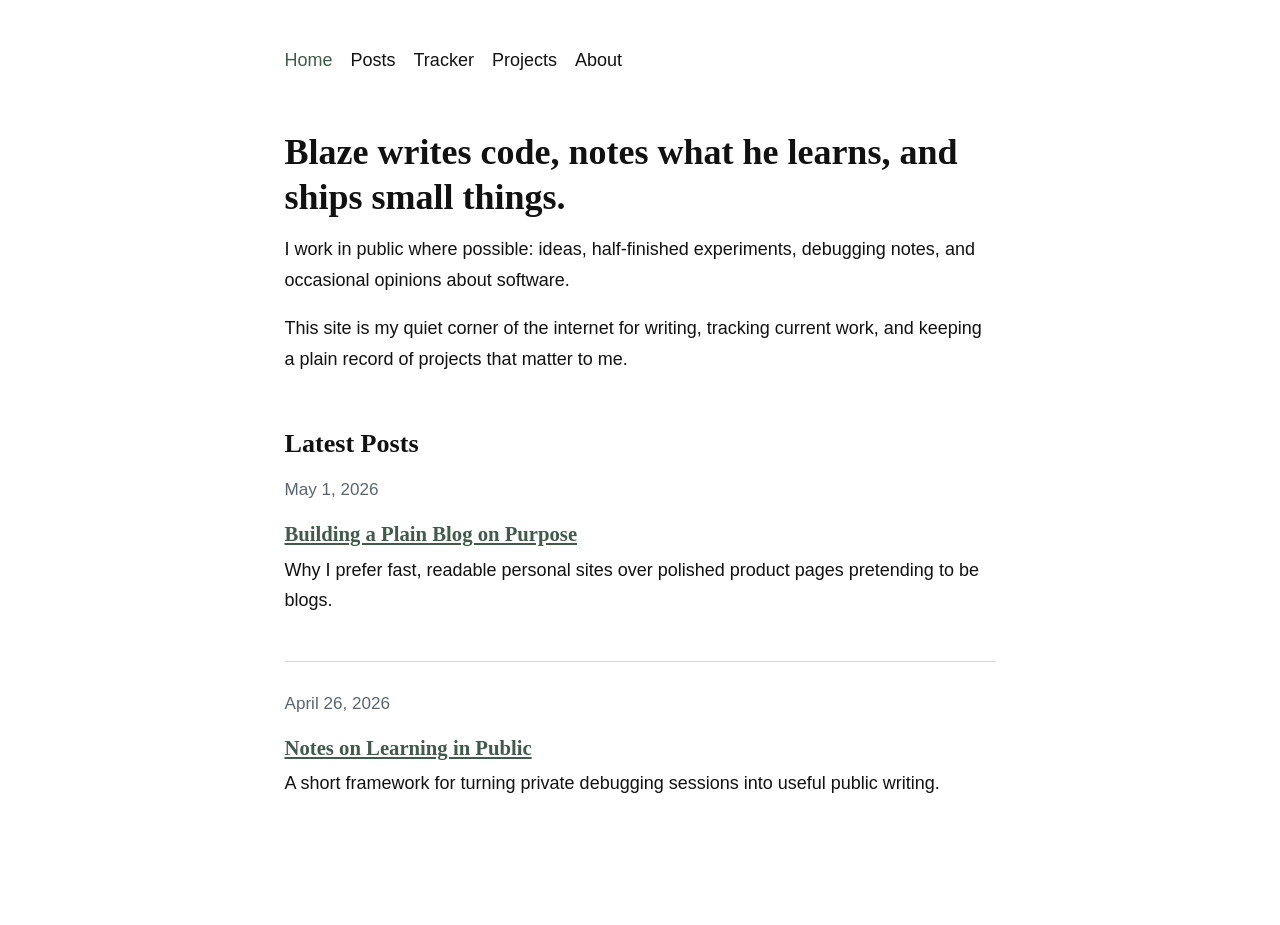
==== index.html @ 08af8f3d "adding template files" ====
<!DOCTYPE html>
<html lang="en">
  <head>
    <meta charset="UTF-8" />
    <meta name="viewport" content="width=device-width, initial-scale=1.0" />
    <title>Blaze | Writing and Code</title>
    <meta
      name="description"
      content="A minimal self-blogging programmer site with writing, projects, and a public work tracker."
    />
    <link rel="stylesheet" href="styles.css" />
  </head>
  <body>
    <div class="site">
      <header class="site-header">
        <nav aria-label="Primary">
          <ul class="nav">
            <li><a href="index.html" aria-current="page">Home</a></li>
            <li><a href="posts.html">Posts</a></li>
            <li><a href="tracker.html">Tracker</a></li>
            <li><a href="projects.html">Projects</a></li>
            <li><a href="about.html">About</a></li>
          </ul>
        </nav>
      </header>

      <main>
        <section>
          <h1>Blaze writes code, notes what he learns, and ships small things.</h1>
          <p>
            I work in public where possible: ideas, half-finished experiments,
            debugging notes, and occasional opinions about software.
          </p>
          <p>
            This site is my quiet corner of the internet for writing, tracking
            current work, and keeping a plain record of projects that matter to
            me.
          </p>
        </section>

        <section>
          <h2>Latest Posts</h2>
          <ul class="post-list">
            <li>
              <article>
                <p class="meta">May 1, 2026</p>
                <h3><a href="posts/building-a-plain-blog.html">Building a Plain Blog on Purpose</a></h3>
                <p>
                  Why I prefer fast, readable personal sites over polished
                  product pages pretending to be blogs.
                </p>
              </article>
            </li>
            <li>
              <article>
                <p class="meta">April 26, 2026</p>
                <h3><a href="posts/notes-on-learning-in-public.html">Notes on Learning in Public</a></h3>
                <p>
                  A short framework for turning private debugging sessions into
                  useful public writing.
                </p>
              </article>
            </li>
          </ul>
        </section>
      </main>
    </div>
  </body>
</html>
---- styles.css ----
:root {
  --background: #ffffff;
  --text: #111111;
  --muted: #5a6472;
  --border: #d8d8d8;
  --accent: #405a4b;
  --inline-code: #eef1eb;
  --max-width: 42rem;
}

* {
  box-sizing: border-box;
}

html {
  font-size: 18px;
}

body {
  margin: 0;
  background: var(--background);
  color: var(--text);
  font-family: "Helvetica Neue", Helvetica, Arial, sans-serif;
  line-height: 1.7;
}

.site {
  max-width: var(--max-width);
  margin: 0 auto;
  padding: 2.5rem 1.25rem 4rem;
}

.site-header {
  margin-bottom: 3rem;
}

.nav {
  display: flex;
  flex-wrap: wrap;
  gap: 1rem;
  padding: 0;
  margin: 0;
  list-style: none;
}

.nav a {
  color: var(--text);
  text-decoration: none;
}

.nav a[aria-current="page"] {
  color: var(--accent);
}

.nav a:hover,
.nav a:focus-visible,
a:hover,
a:focus-visible {
  color: var(--accent);
}

main section,
article.post {
  margin-bottom: 3rem;
}

h1,
h2,
h3,
h4 {
  margin: 0 0 0.8rem;
  line-height: 1.25;
  font-family: Georgia, "Times New Roman", serif;
  font-weight: 700;
}

h1 {
  font-size: 2rem;
}

h2 {
  font-size: 1.45rem;
}

h3 {
  font-size: 1.15rem;
}

p,
ul,
ol,
pre {
  margin: 0 0 1rem;
}

ul,
ol {
  padding-left: 1.25rem;
}

a {
  color: var(--accent);
}

code,
pre {
  font-family: "SFMono-Regular", Consolas, "Liberation Mono", Menlo, monospace;
  font-size: 0.95rem;
}

code {
  background: var(--inline-code);
  padding: 0.1rem 0.3rem;
}

pre {
  overflow-x: auto;
  border: 1px solid var(--border);
  padding: 0.9rem 1rem;
  background: #fbfbfb;
}

pre code {
  background: none;
  padding: 0;
}

.meta {
  color: var(--muted);
  font-size: 0.95rem;
}

.post-list,
.project-list {
  list-style: none;
  padding: 0;
}

.post-list li,
.project-list li {
  padding: 0 0 1.5rem;
  margin-bottom: 1.5rem;
  border-bottom: 1px solid var(--border);
}

.post-list li:last-child,
.project-list li:last-child {
  border-bottom: 0;
  margin-bottom: 0;
  padding-bottom: 0;
}

.post-list h2,
.post-list h3 {
  margin-bottom: 0.35rem;
}

@media (max-width: 640px) {
  html {
    font-size: 17px;
  }

  .site {
    padding-top: 1.5rem;
  }

  h1 {
    font-size: 1.7rem;
  }
}
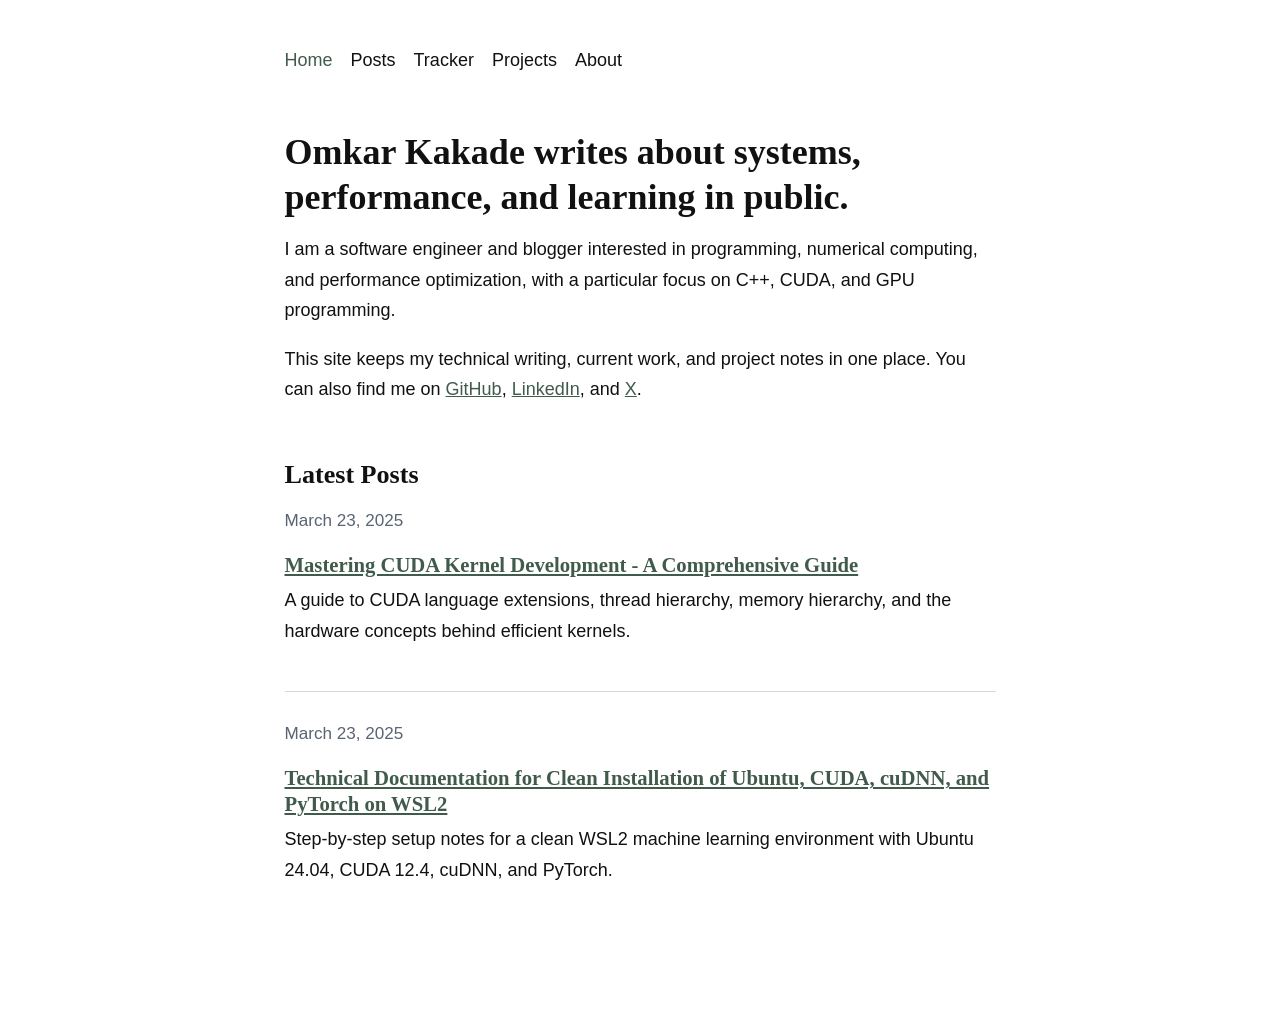
==== commit 903d5b74: "migrating old files" ====
--- a/index.html
+++ b/index.html
@@ -3,10 +3,10 @@
   <head>
     <meta charset="UTF-8" />
     <meta name="viewport" content="width=device-width, initial-scale=1.0" />
-    <title>Blaze | Writing and Code</title>
+    <title>Omkar Kakade | Writing and Code</title>
     <meta
       name="description"
-      content="A minimal self-blogging programmer site with writing, projects, and a public work tracker."
+      content="Omkar Kakade writes about programming, CUDA, systems work, and ongoing technical learning."
     />
     <link rel="stylesheet" href="styles.css" />
   </head>
@@ -26,15 +26,18 @@
 
       <main>
         <section>
-          <h1>Blaze writes code, notes what he learns, and ships small things.</h1>
+          <h1>Omkar Kakade writes about systems, performance, and learning in public.</h1>
           <p>
-            I work in public where possible: ideas, half-finished experiments,
-            debugging notes, and occasional opinions about software.
+            I am a software engineer and blogger interested in programming,
+            numerical computing, and performance optimization, with a particular
+            focus on C++, CUDA, and GPU programming.
           </p>
           <p>
-            This site is my quiet corner of the internet for writing, tracking
-            current work, and keeping a plain record of projects that matter to
-            me.
+            This site keeps my technical writing, current work, and project
+            notes in one place. You can also find me on
+            <a href="https://github.com/Omkar-Kakade-Github">GitHub</a>,
+            <a href="https://www.linkedin.com/in/omkar-kakade-8a9525242/">LinkedIn</a>,
+            and <a href="https://x.com/nox_brendan">X</a>.
           </p>
         </section>
 
@@ -43,21 +46,21 @@
           <ul class="post-list">
             <li>
               <article>
-                <p class="meta">May 1, 2026</p>
-                <h3><a href="posts/building-a-plain-blog.html">Building a Plain Blog on Purpose</a></h3>
+                <p class="meta">March 23, 2025</p>
+                <h3><a href="posts/mastering-cuda-kernel-development.html">Mastering CUDA Kernel Development - A Comprehensive Guide</a></h3>
                 <p>
-                  Why I prefer fast, readable personal sites over polished
-                  product pages pretending to be blogs.
+                  A guide to CUDA language extensions, thread hierarchy, memory
+                  hierarchy, and the hardware concepts behind efficient kernels.
                 </p>
               </article>
             </li>
             <li>
               <article>
-                <p class="meta">April 26, 2026</p>
-                <h3><a href="posts/notes-on-learning-in-public.html">Notes on Learning in Public</a></h3>
+                <p class="meta">March 23, 2025</p>
+                <h3><a href="posts/wsl2-cuda-cudnn-pytorch-installation.html">Technical Documentation for Clean Installation of Ubuntu, CUDA, cuDNN, and PyTorch on WSL2</a></h3>
                 <p>
-                  A short framework for turning private debugging sessions into
-                  useful public writing.
+                  Step-by-step setup notes for a clean WSL2 machine learning
+                  environment with Ubuntu 24.04, CUDA 12.4, cuDNN, and PyTorch.
                 </p>
               </article>
             </li>
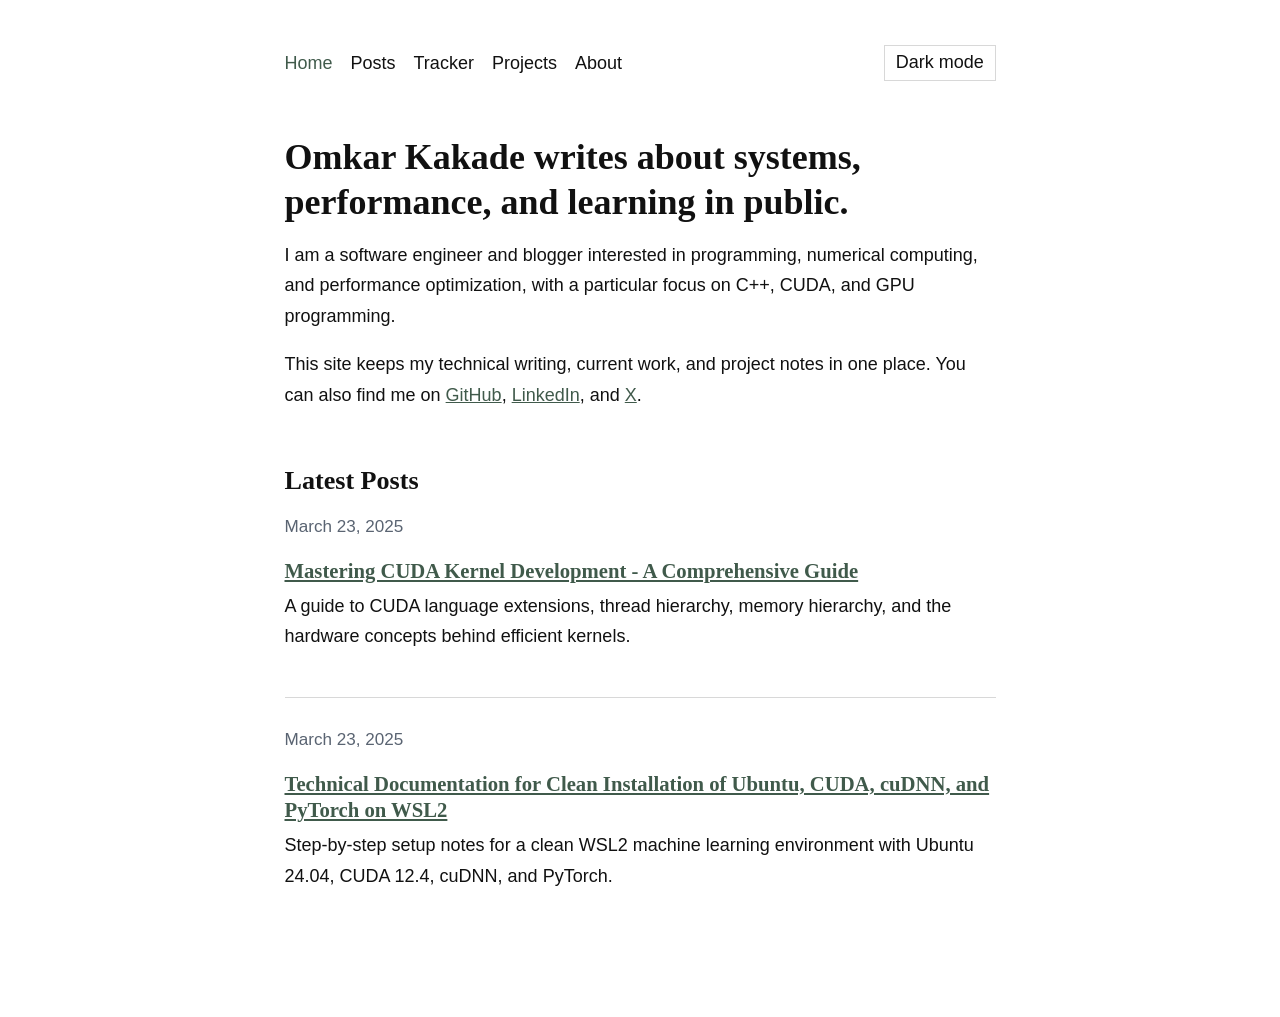
==== commit 6cada41c: "migrating old files" ====
--- a/index.html
+++ b/index.html
@@ -21,6 +21,7 @@
             <li><a href="projects.html">Projects</a></li>
             <li><a href="about.html">About</a></li>
           </ul>
+          <button class="theme-toggle" type="button" data-theme-toggle>Dark mode</button>
         </nav>
       </header>
 
@@ -68,5 +69,6 @@
         </section>
       </main>
     </div>
+    <script src="theme.js"></script>
   </body>
 </html>
--- a/styles.css
+++ b/styles.css
@@ -5,7 +5,18 @@
   --border: #d8d8d8;
   --accent: #405a4b;
   --inline-code: #eef1eb;
+  --surface: #fbfbfb;
   --max-width: 42rem;
+}
+
+[data-theme="dark"] {
+  --background: #111111;
+  --text: #f2f2f2;
+  --muted: #b4bac4;
+  --border: #333333;
+  --accent: #9eb4a7;
+  --inline-code: #1f2521;
+  --surface: #171717;
 }
 
 * {
@@ -32,6 +43,14 @@
 
 .site-header {
   margin-bottom: 3rem;
+}
+
+.site-header nav {
+  display: flex;
+  flex-wrap: wrap;
+  gap: 0.75rem 1rem;
+  align-items: center;
+  justify-content: space-between;
 }
 
 .nav {
@@ -48,6 +67,16 @@
   text-decoration: none;
 }
 
+.theme-toggle {
+  border: 1px solid var(--border);
+  background: transparent;
+  color: var(--text);
+  font: inherit;
+  line-height: 1.2;
+  padding: 0.35rem 0.6rem;
+  cursor: pointer;
+}
+
 .nav a[aria-current="page"] {
   color: var(--accent);
 }
@@ -55,7 +84,9 @@
 .nav a:hover,
 .nav a:focus-visible,
 a:hover,
-a:focus-visible {
+a:focus-visible,
+.theme-toggle:hover,
+.theme-toggle:focus-visible {
   color: var(--accent);
 }
 
@@ -117,7 +148,7 @@
   overflow-x: auto;
   border: 1px solid var(--border);
   padding: 0.9rem 1rem;
-  background: #fbfbfb;
+  background: var(--surface);
 }
 
 pre code {
@@ -164,6 +195,10 @@
     padding-top: 1.5rem;
   }
 
+  .site-header nav {
+    align-items: flex-start;
+  }
+
   h1 {
     font-size: 1.7rem;
   }
